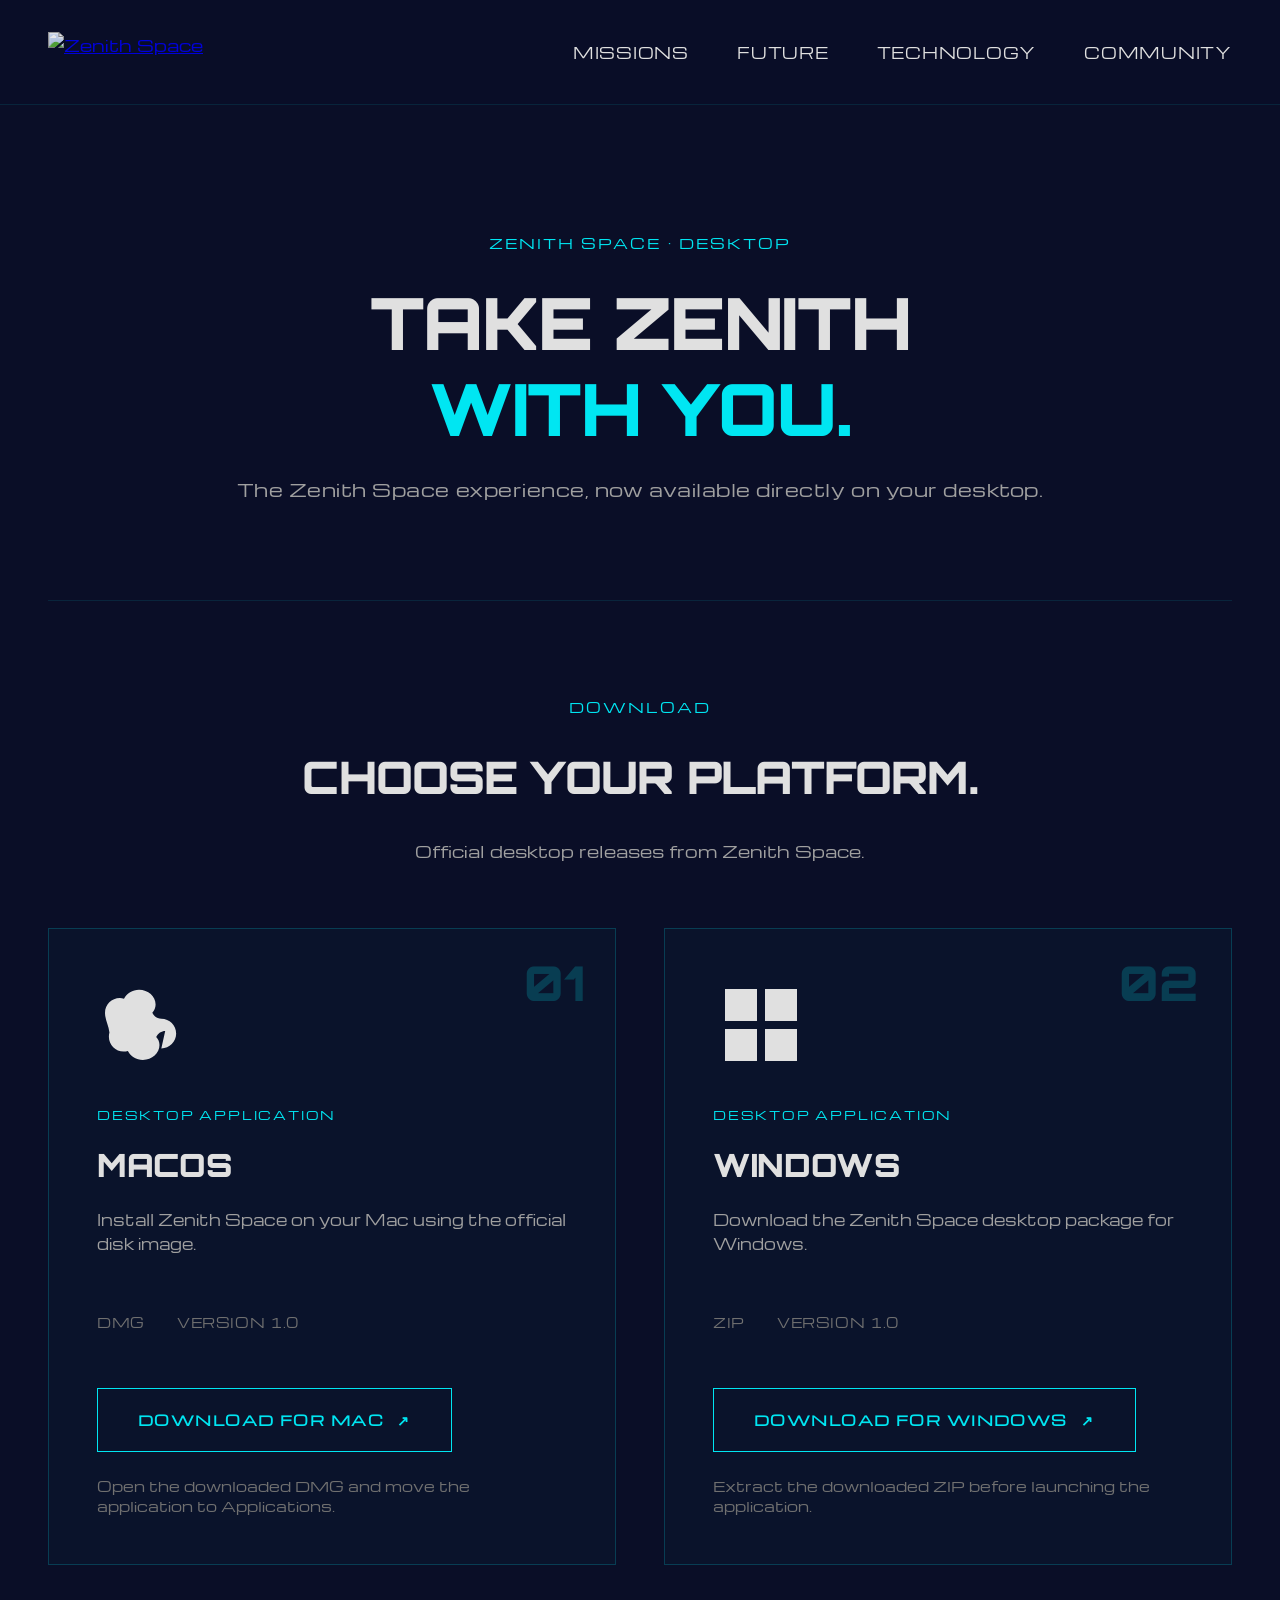
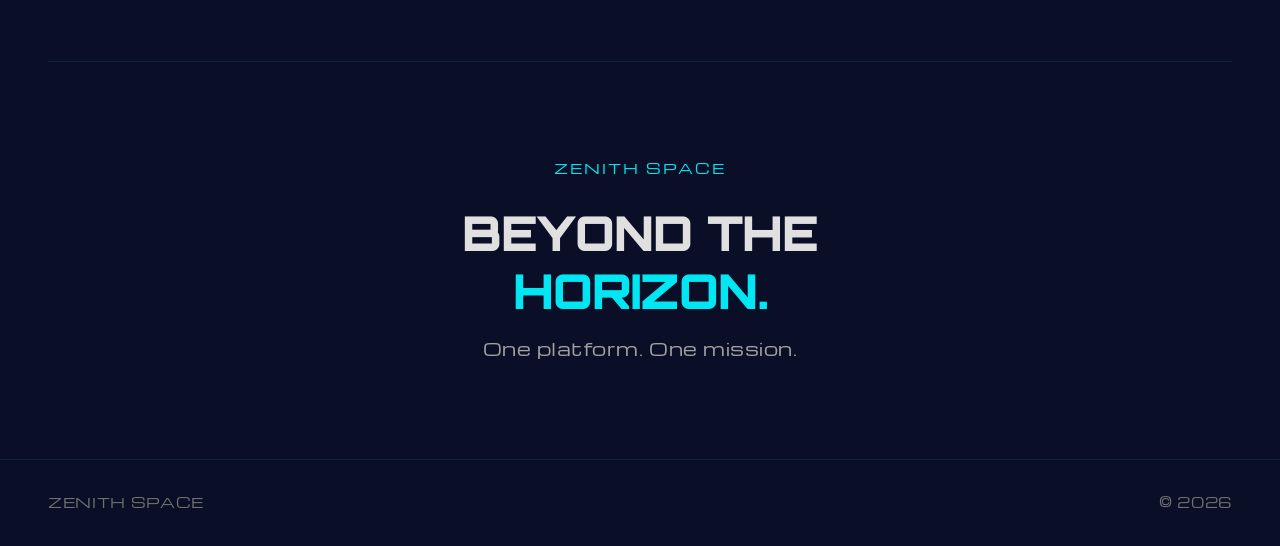
==== download.html @ f824f516 "Update download links to point to GitHub releases" ====
<!DOCTYPE html>
<html lang="en">
<head>
    <meta charset="UTF-8">
    <meta name="viewport" content="width=device-width, initial-scale=1.0">
    <title>Download | Zenith Space</title>
    <meta name="description" content="Download the Zenith Space desktop application for macOS and Windows.">
    <link rel="icon" href="assets/favicon.png">
    <link href="https://fonts.googleapis.com/css2?family=Orbitron:wght@400;700;900&family=Michroma&display=swap" rel="stylesheet">
    
    <style>
        * {
            margin: 0;
            padding: 0;
            box-sizing: border-box;
        }

        body {
            background-color: #0a0e27;
            color: #e0e0e0;
            font-family: 'Michroma', sans-serif;
            line-height: 1.6;
            overflow-x: hidden;
        }

        /* HEADER */
        .site-header {
            display: flex;
            justify-content: space-between;
            align-items: center;
            padding: 2rem 3rem;
            border-bottom: 1px solid rgba(0, 230, 242, 0.1);
            position: sticky;
            top: 0;
            background-color: rgba(10, 14, 39, 0.95);
            backdrop-filter: blur(10px);
            z-index: 100;
        }

        .logo-link {
            display: flex;
            align-items: center;
        }

        .logo-link img {
            height: 2.5rem;
            opacity: 0.9;
            transition: opacity 0.3s ease;
        }

        .logo-link img:hover {
            opacity: 1;
        }

        .main-nav {
            display: flex;
            gap: 3rem;
        }

        .main-nav a {
            color: #e0e0e0;
            text-decoration: none;
            font-size: 0.95rem;
            letter-spacing: 0.05em;
            transition: color 0.3s ease;
            text-transform: uppercase;
        }

        .main-nav a:hover {
            color: #00e6f2;
        }

        /* MAIN CONTENT */
        main {
            max-width: 1400px;
            margin: 0 auto;
            padding: 0 3rem;
        }

        /* DOWNLOAD HERO */
        .download-hero {
            padding: 8rem 0 6rem;
            text-align: center;
        }

        .hero-content {
            max-width: 900px;
            margin: 0 auto;
        }

        .kicker {
            color: #00e6f2;
            font-size: 0.85rem;
            letter-spacing: 0.15em;
            text-transform: uppercase;
            margin-bottom: 1.5rem;
            font-weight: 400;
        }

        .download-hero h1 {
            font-family: 'Orbitron', sans-serif;
            font-size: 4.5rem;
            font-weight: 900;
            line-height: 1.2;
            margin-bottom: 1.5rem;
            letter-spacing: -0.02em;
            text-transform: uppercase;
        }

        .download-hero h1 span {
            color: #00e6f2;
            display: block;
        }

        .hero-description {
            color: #a0a0a0;
            font-size: 1.1rem;
            letter-spacing: 0.03em;
            margin-bottom: 0;
        }

        /* PLATFORMS SECTION */
        .platforms {
            padding: 6rem 0;
            border-top: 1px solid rgba(0, 230, 242, 0.1);
            border-bottom: 1px solid rgba(0, 230, 242, 0.1);
        }

        .section-intro {
            text-align: center;
            margin-bottom: 4rem;
        }

        .section-intro h2 {
            font-family: 'Orbitron', sans-serif;
            font-size: 2.8rem;
            font-weight: 900;
            margin: 1.5rem 0;
            letter-spacing: -0.02em;
            text-transform: uppercase;
        }

        .section-intro p:last-child {
            color: #a0a0a0;
            font-size: 1rem;
        }

        /* PLATFORM GRID */
        .platform-grid {
            display: grid;
            grid-template-columns: 1fr 1fr;
            gap: 3rem;
            margin-bottom: 0;
        }

        .platform-card {
            border: 1px solid rgba(0, 230, 242, 0.2);
            padding: 3rem;
            background-color: rgba(0, 230, 242, 0.02);
            position: relative;
            transition: all 0.3s ease;
            display: flex;
            flex-direction: column;
        }

        .platform-card:hover {
            border-color: rgba(0, 230, 242, 0.5);
            background-color: rgba(0, 230, 242, 0.06);
            box-shadow: 0 0 20px rgba(0, 230, 242, 0.1);
            transform: translateY(-2px);
        }

        .card-number {
            font-family: 'Orbitron', sans-serif;
            font-size: 3rem;
            font-weight: 900;
            color: rgba(0, 230, 242, 0.2);
            position: absolute;
            top: 1rem;
            right: 2rem;
        }

        .platform-icon {
            width: 6rem;
            height: 6rem;
            display: flex;
            align-items: center;
            justify-content: center;
            margin-bottom: 2rem;
            font-size: 3rem;
        }

        .platform-icon svg {
            width: 100%;
            height: 100%;
        }

        .platform-type {
            color: #00e6f2;
            font-size: 0.75rem;
            letter-spacing: 0.15em;
            text-transform: uppercase;
            margin-bottom: 1rem;
            font-weight: 400;
        }

        .platform-card h3 {
            font-family: 'Orbitron', sans-serif;
            font-size: 2rem;
            font-weight: 900;
            margin-bottom: 1rem;
            letter-spacing: -0.01em;
            text-transform: uppercase;
        }

        .card-description {
            color: #a0a0a0;
            font-size: 0.95rem;
            margin-bottom: 2rem;
            line-height: 1.6;
            flex-grow: 1;
        }

        .metadata {
            display: flex;
            gap: 2rem;
            margin: 1.5rem 0;
            font-size: 0.8rem;
            color: #707070;
            letter-spacing: 0.05em;
            text-transform: uppercase;
        }

        .download-link {
            display: inline-block;
            color: #00e6f2;
            text-decoration: none;
            border: 1px solid #00e6f2;
            padding: 1.2rem 2.5rem;
            margin: 2rem 0 1.5rem 0;
            font-size: 0.9rem;
            letter-spacing: 0.1em;
            text-transform: uppercase;
            transition: all 0.3s ease;
            font-weight: 600;
            cursor: pointer;
            background-color: transparent;
            align-self: flex-start;
        }

        .download-link:hover {
            background-color: rgba(0, 230, 242, 0.15);
            box-shadow: 0 0 15px rgba(0, 230, 242, 0.3);
        }

        .download-link:active {
            transform: scale(0.98);
        }

        .download-link span {
            margin-left: 0.5rem;
        }

        .install-note {
            color: #707070;
            font-size: 0.85rem;
            line-height: 1.5;
        }

        /* MISSION SECTION */
        .mission {
            padding: 6rem 0;
            text-align: center;
        }

        .mission h2 {
            font-family: 'Orbitron', sans-serif;
            font-size: 3rem;
            font-weight: 900;
            line-height: 1.2;
            margin-bottom: 1rem;
            letter-spacing: -0.02em;
            text-transform: uppercase;
        }

        .mission h2 span {
            color: #00e6f2;
            display: block;
        }

        .mission > p:last-child {
            color: #a0a0a0;
            font-size: 1.1rem;
            letter-spacing: 0.03em;
        }

        /* FOOTER */
        .site-footer {
            border-top: 1px solid rgba(0, 230, 242, 0.1);
            padding: 2rem 3rem;
            display: flex;
            justify-content: space-between;
            align-items: center;
            color: #707070;
            font-size: 0.85rem;
            letter-spacing: 0.05em;
            text-transform: uppercase;
        }

        /* RESPONSIVE */
        @media (max-width: 768px) {
            .site-header {
                padding: 1.5rem;
                flex-direction: column;
                gap: 2rem;
            }

            .main-nav {
                gap: 1.5rem;
                flex-wrap: wrap;
                justify-content: center;
            }

            main {
                padding: 0 1.5rem;
            }

            .download-hero {
                padding: 4rem 0 3rem;
            }

            .download-hero h1 {
                font-size: 2.5rem;
            }

            .platform-grid {
                grid-template-columns: 1fr;
                gap: 2rem;
            }

            .platform-icon {
                width: 5rem;
                height: 5rem;
                font-size: 2.5rem;
            }

            .section-intro h2 {
                font-size: 1.8rem;
            }

            .mission h2 {
                font-size: 2rem;
            }

            .site-footer {
                flex-direction: column;
                gap: 1rem;
                text-align: center;
            }
        }
    </style>
</head>

<body>
    <header class="site-header">
        <a href="index.html" class="logo-link" aria-label="Zenith Space home">
            <img src="assets/logo.png" alt="Zenith Space">
        </a>

        <nav class="main-nav" aria-label="Main navigation">
            <a href="missions.html">Missions</a>
            <a href="future.html">Future</a>
            <a href="technology.html">Technology</a>
            <a href="community.html">Community</a>
        </nav>
    </header>

    <main>
        <section class="download-hero">
            <div class="hero-content">
                <p class="kicker">ZENITH SPACE · DESKTOP</p>
                <h1>TAKE ZENITH<br><span>WITH YOU.</span></h1>
                <p class="hero-description">
                    The Zenith Space experience, now available directly on your desktop.
                </p>
            </div>
        </section>

        <section class="platforms">
            <div class="section-intro">
                <p class="kicker">DOWNLOAD</p>
                <h2>Choose your platform.</h2>
                <p>Official desktop releases from Zenith Space.</p>
            </div>

            <div class="platform-grid">
                <article class="platform-card">
                    <div class="card-number">01</div>
                    <div class="platform-icon">
                        <!-- Apple Logo SVG -->
                        <svg viewBox="0 0 24 24" fill="currentColor" style="color: #e0e0e0;">
                            <path d="M17.05 13.5c-.91 0-1.82.55-2.25 1.51.5.5.82 1.24.82 2.02 0 2.05-1.86 3.71-4.15 3.71-1.62 0-3.04-.9-3.75-2.23-.33.09-.68.14-1.04.14-2.05 0-3.71-1.66-3.71-3.71 0-.35.05-.7.14-1.04C2.9 12.04 2 10.62 2 8.99 2 6.94 3.66 5.28 5.71 5.28c.35 0 .7.05 1.04.14.71-1.33 2.13-2.23 3.75-2.23 2.29 0 4.15 1.66 4.15 3.71 0 .78-.32 1.52-.82 2.02.43.96 1.34 1.51 2.25 1.51 2.05 0 3.71 1.66 3.71 3.71 0 2.05-1.66 3.71-3.71 3.71z"/>
                        </svg>
                    </div>
                    <p class="platform-type">DESKTOP APPLICATION</p>
                    <h3>macOS</h3>
                    <p class="card-description">
                        Install Zenith Space on your Mac using the official disk image.
                    </p>

                    <div class="metadata">
                        <span>DMG</span>
                        <span>VERSION 1.0</span>
                    </div>

                    <a class="download-link" href="https://github.com/ashiesha2011-code/zenith_space_industries/releases/download/v1.0/Zenithspace_mac_installer.dmg">
                        DOWNLOAD FOR MAC <span>↗</span>
                    </a>

                    <p class="install-note">
                        Open the downloaded DMG and move the application to Applications.
                    </p>
                </article>

                <article class="platform-card">
                    <div class="card-number">02</div>
                    <div class="platform-icon">
                        <!-- Windows Logo SVG -->
                        <svg viewBox="0 0 24 24" fill="currentColor" style="color: #e0e0e0;">
                            <path d="M3 3h8v8H3V3zm10 0h8v8h-8V3zM3 13h8v8H3v-8zm10 0h8v8h-8v-8z"/>
                        </svg>
                    </div>
                    <p class="platform-type">DESKTOP APPLICATION</p>
                    <h3>Windows</h3>
                    <p class="card-description">
                        Download the Zenith Space desktop package for Windows.
                    </p>

                    <div class="metadata">
                        <span>ZIP</span>
                        <span>VERSION 1.0</span>
                    </div>

                    <a class="download-link" href="https://github.com/ashiesha2011-code/zenith_space_industries/releases/download/v1.0/Zenith.Space-win32-x64.zip">
                        DOWNLOAD FOR WINDOWS <span>↗</span>
                    </a>

                    <p class="install-note">
                        Extract the downloaded ZIP before launching the application.
                    </p>
                </article>
            </div>
        </section>

        <section class="mission">
            <p class="kicker">ZENITH SPACE</p>
            <h2>BEYOND THE<br><span>HORIZON.</span></h2>
            <p>One platform. One mission.</p>
        </section>
    </main>

    <footer class="site-footer">
        <span>ZENITH SPACE</span>
        <span>© 2026</span>
    </footer>
</body>
</html>
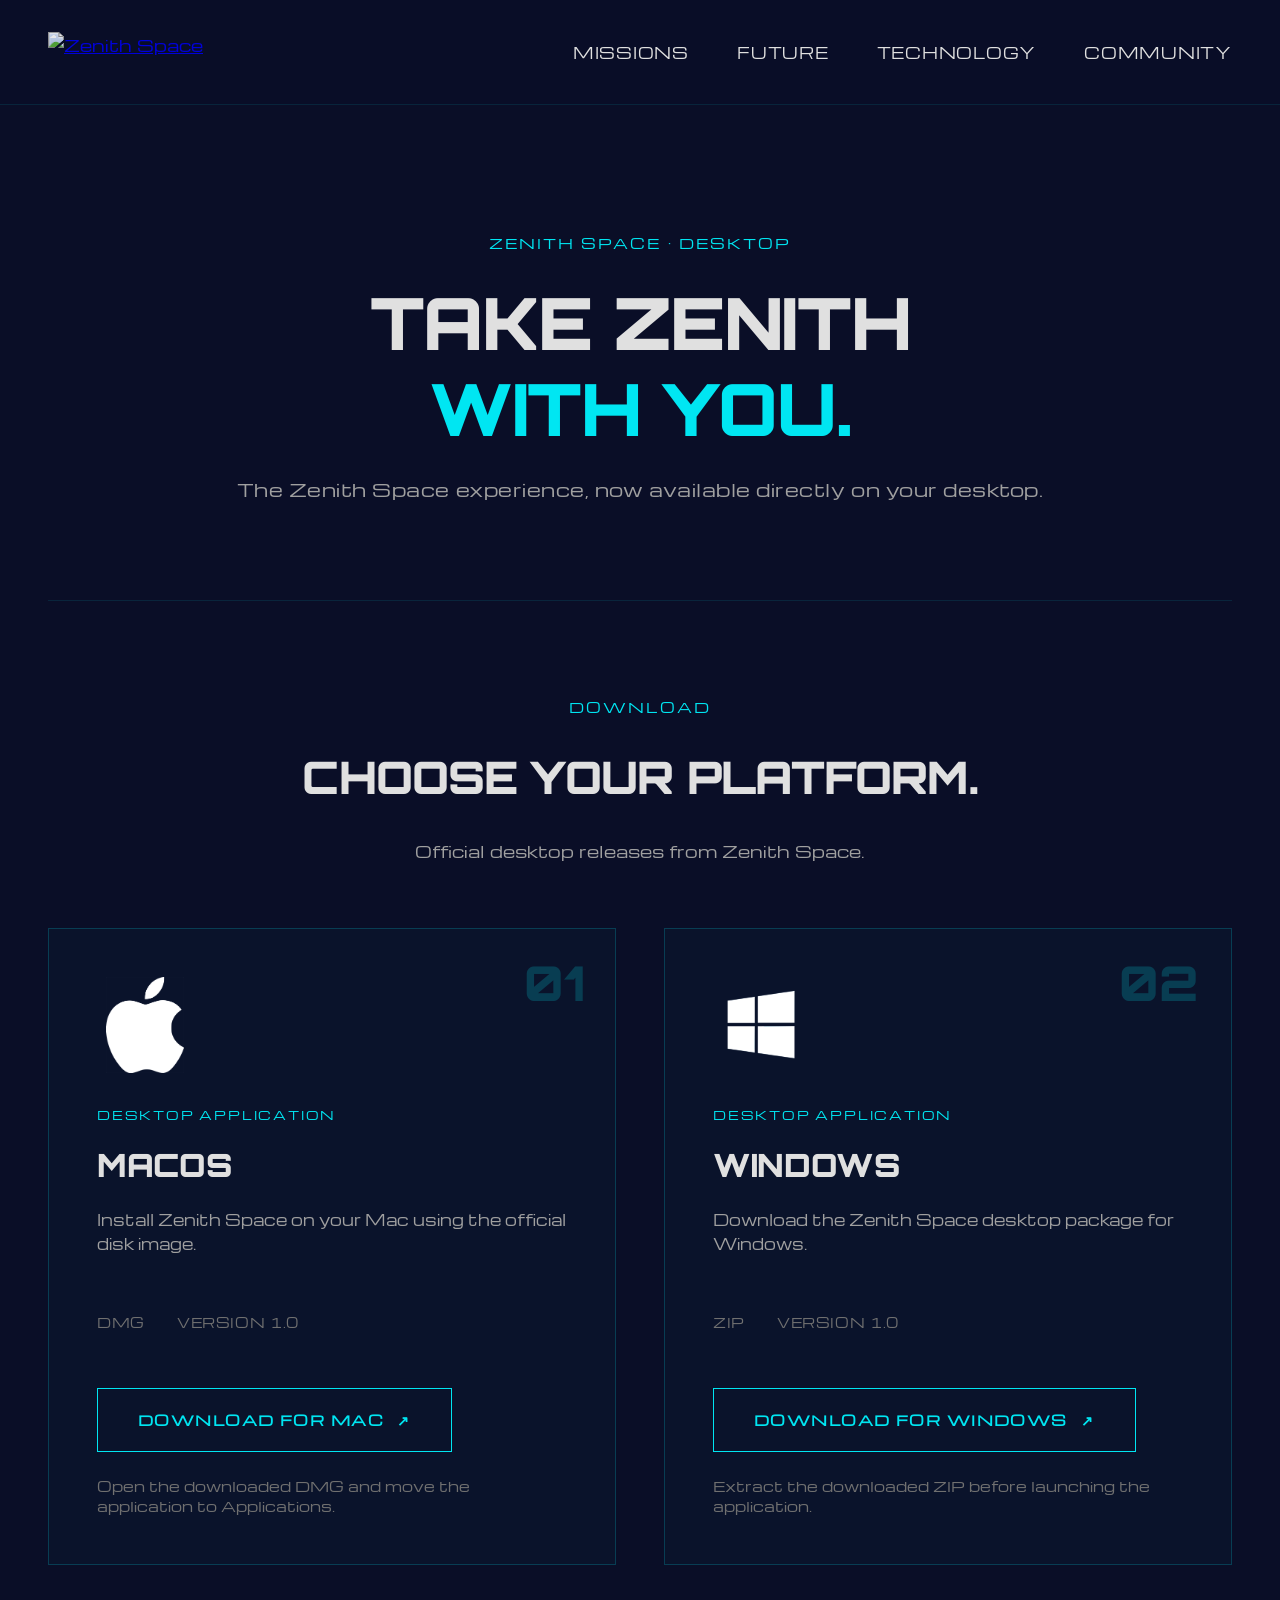
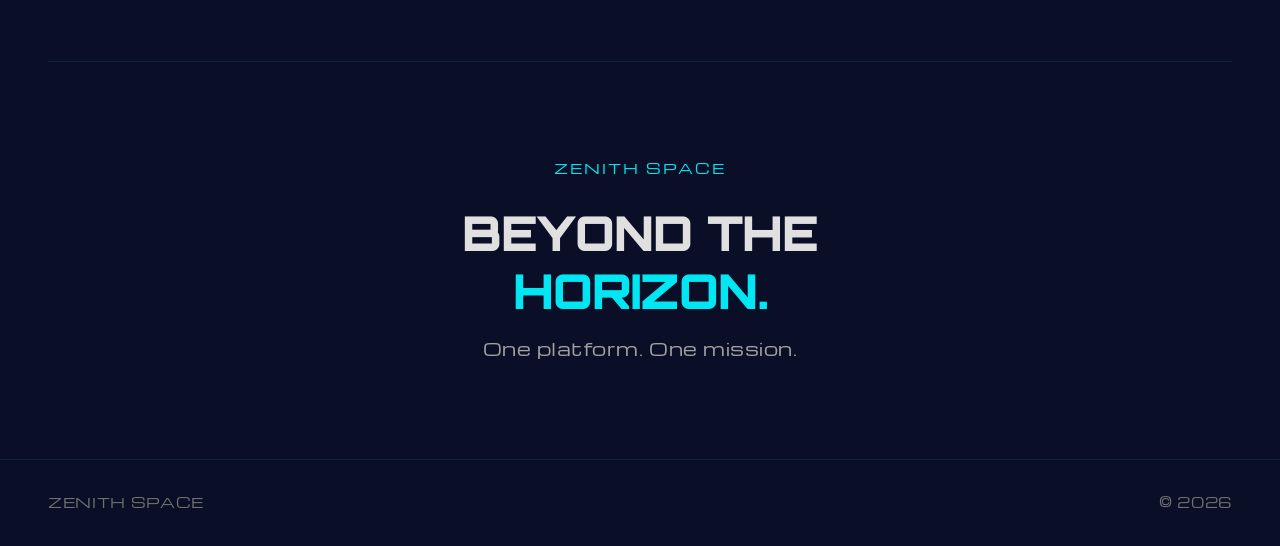
==== commit e12808bb: "Replace SVG logos with image files" ====
--- a/download.html
+++ b/download.html
@@ -195,6 +195,12 @@
             height: 100%;
         }
 
+        .platform-icon img {
+            width: 100%;
+            height: 100%;
+            object-fit: contain;
+        }
+
         .platform-type {
             color: #00e6f2;
             font-size: 0.75rem;
@@ -397,10 +403,7 @@
                 <article class="platform-card">
                     <div class="card-number">01</div>
                     <div class="platform-icon">
-                        <!-- Apple Logo SVG -->
-                        <svg viewBox="0 0 24 24" fill="currentColor" style="color: #e0e0e0;">
-                            <path d="M17.05 13.5c-.91 0-1.82.55-2.25 1.51.5.5.82 1.24.82 2.02 0 2.05-1.86 3.71-4.15 3.71-1.62 0-3.04-.9-3.75-2.23-.33.09-.68.14-1.04.14-2.05 0-3.71-1.66-3.71-3.71 0-.35.05-.7.14-1.04C2.9 12.04 2 10.62 2 8.99 2 6.94 3.66 5.28 5.71 5.28c.35 0 .7.05 1.04.14.71-1.33 2.13-2.23 3.75-2.23 2.29 0 4.15 1.66 4.15 3.71 0 .78-.32 1.52-.82 2.02.43.96 1.34 1.51 2.25 1.51 2.05 0 3.71 1.66 3.71 3.71 0 2.05-1.66 3.71-3.71 3.71z"/>
-                        </svg>
+                        <img src="images/apple-logo.png" alt="Apple">
                     </div>
                     <p class="platform-type">DESKTOP APPLICATION</p>
                     <h3>macOS</h3>
@@ -425,10 +428,7 @@
                 <article class="platform-card">
                     <div class="card-number">02</div>
                     <div class="platform-icon">
-                        <!-- Windows Logo SVG -->
-                        <svg viewBox="0 0 24 24" fill="currentColor" style="color: #e0e0e0;">
-                            <path d="M3 3h8v8H3V3zm10 0h8v8h-8V3zM3 13h8v8H3v-8zm10 0h8v8h-8v-8z"/>
-                        </svg>
+                        <img src="images/Windows-logo.png" alt="Windows">
                     </div>
                     <p class="platform-type">DESKTOP APPLICATION</p>
                     <h3>Windows</h3>
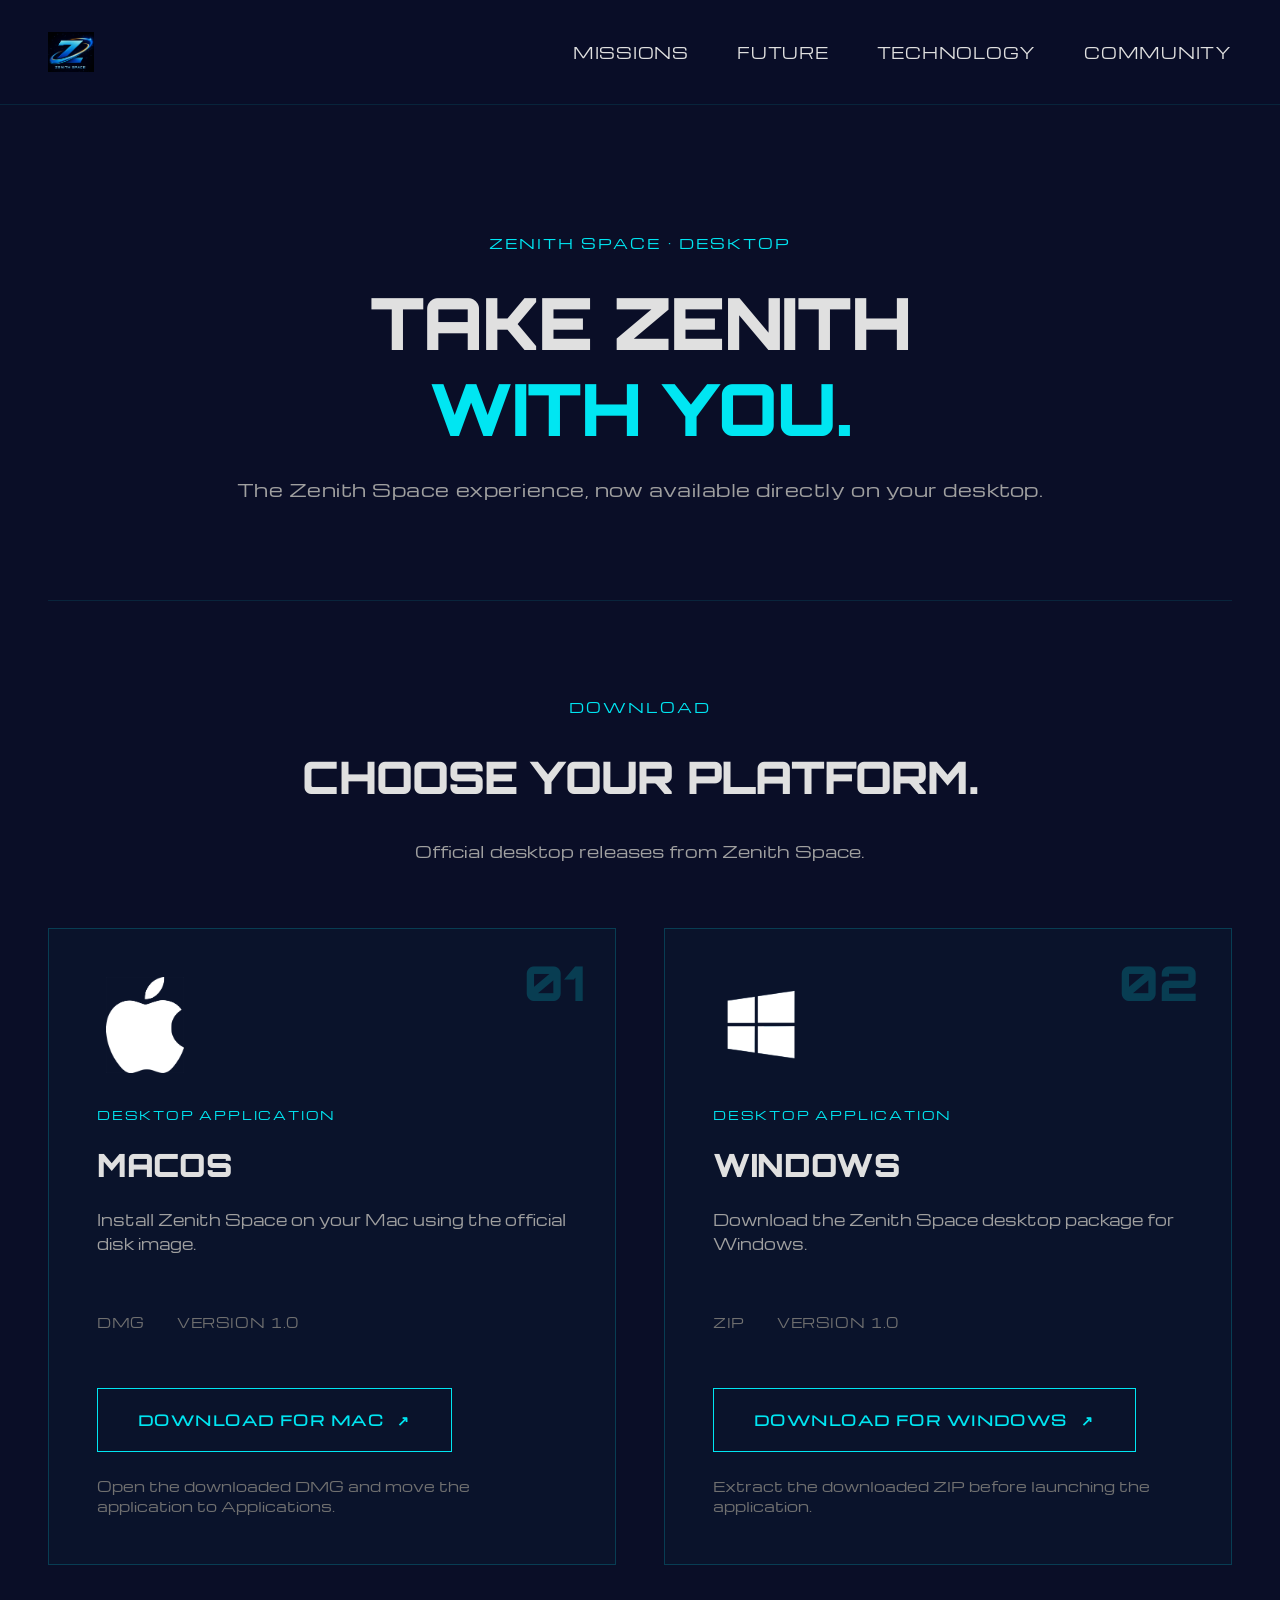
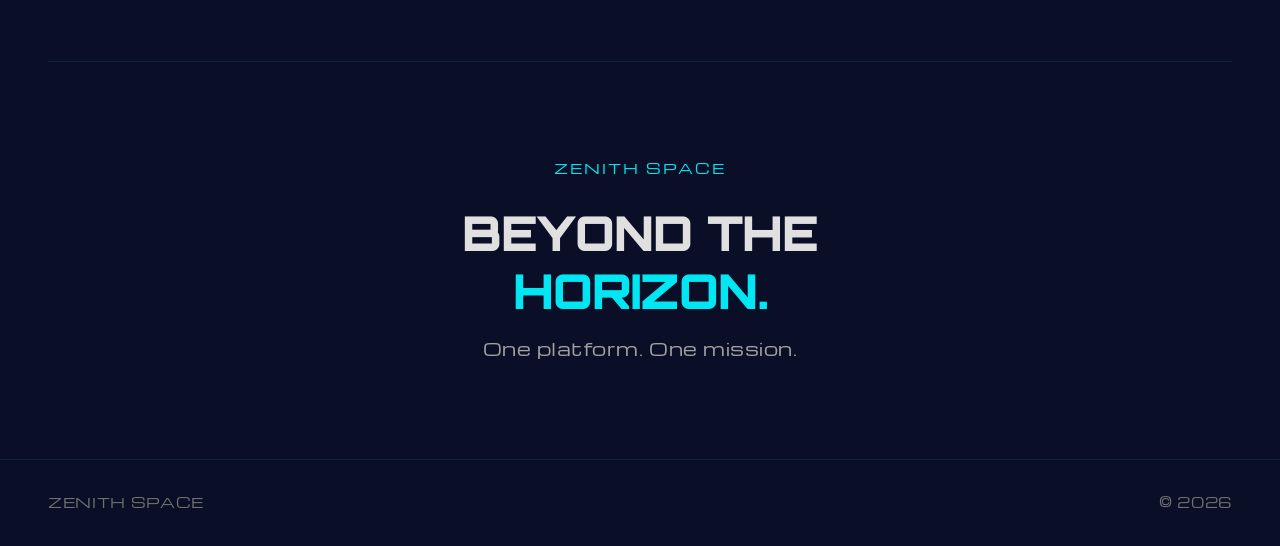
==== commit 8eefc24a: "Update logo image source in download.html" ====
--- a/download.html
+++ b/download.html
@@ -370,7 +370,7 @@
 <body>
     <header class="site-header">
         <a href="index.html" class="logo-link" aria-label="Zenith Space home">
-            <img src="assets/logo.png" alt="Zenith Space">
+            <img src="images/logo2.png" alt="Zenith Space">
         </a>
 
         <nav class="main-nav" aria-label="Main navigation">
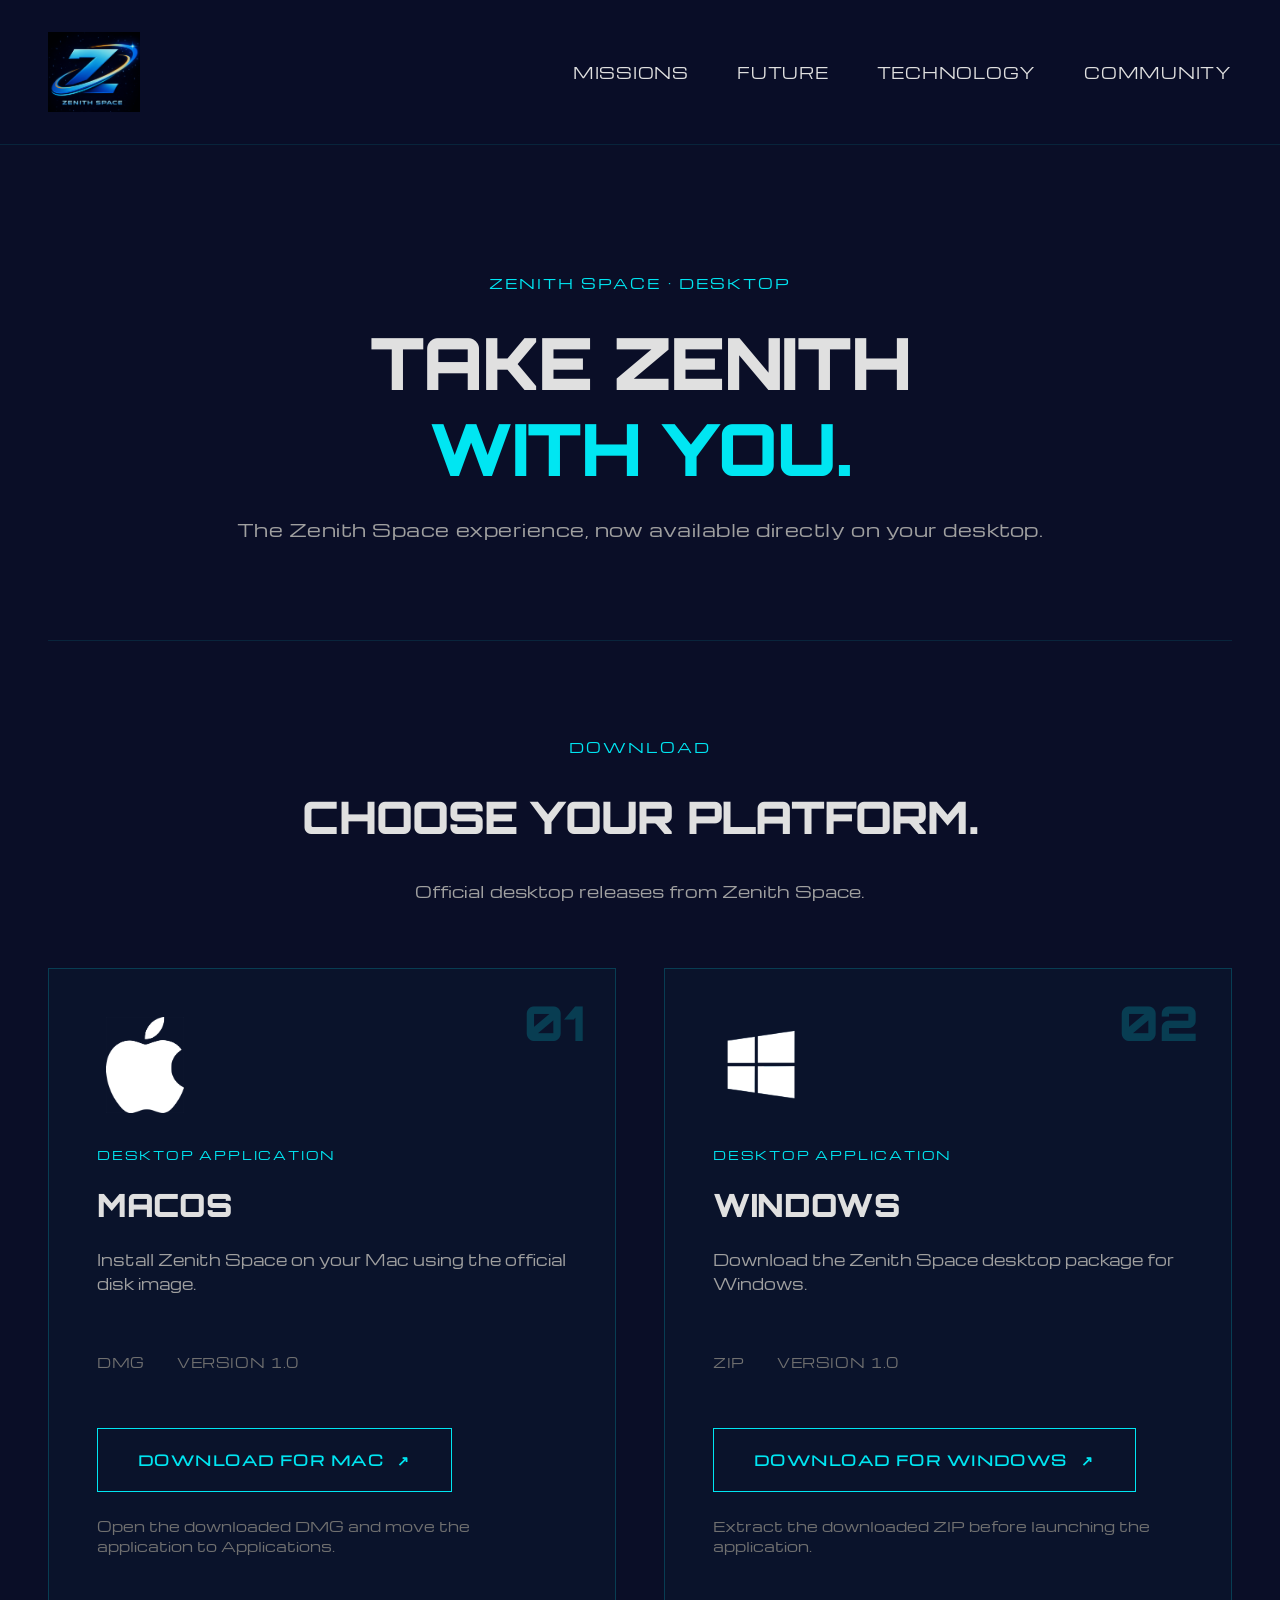
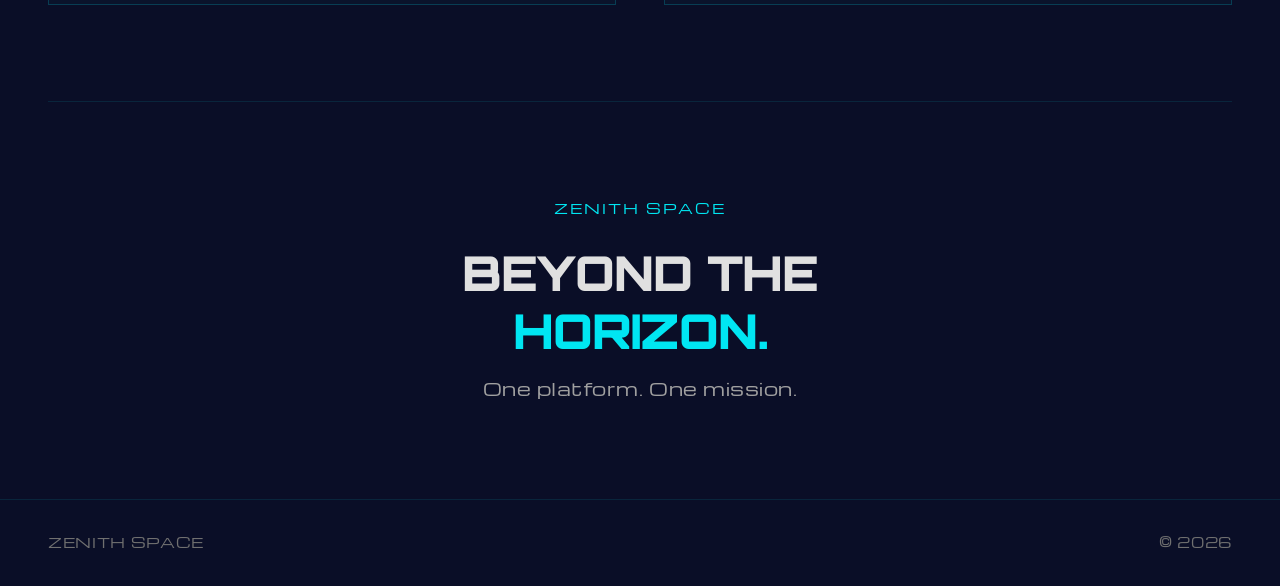
==== commit 1afc383f: "Increase logo height to 5.0rem" ====
--- a/download.html
+++ b/download.html
@@ -43,7 +43,7 @@
         }
 
         .logo-link img {
-            height: 2.5rem;
+            height: 5.0rem;
             opacity: 0.9;
             transition: opacity 0.3s ease;
         }
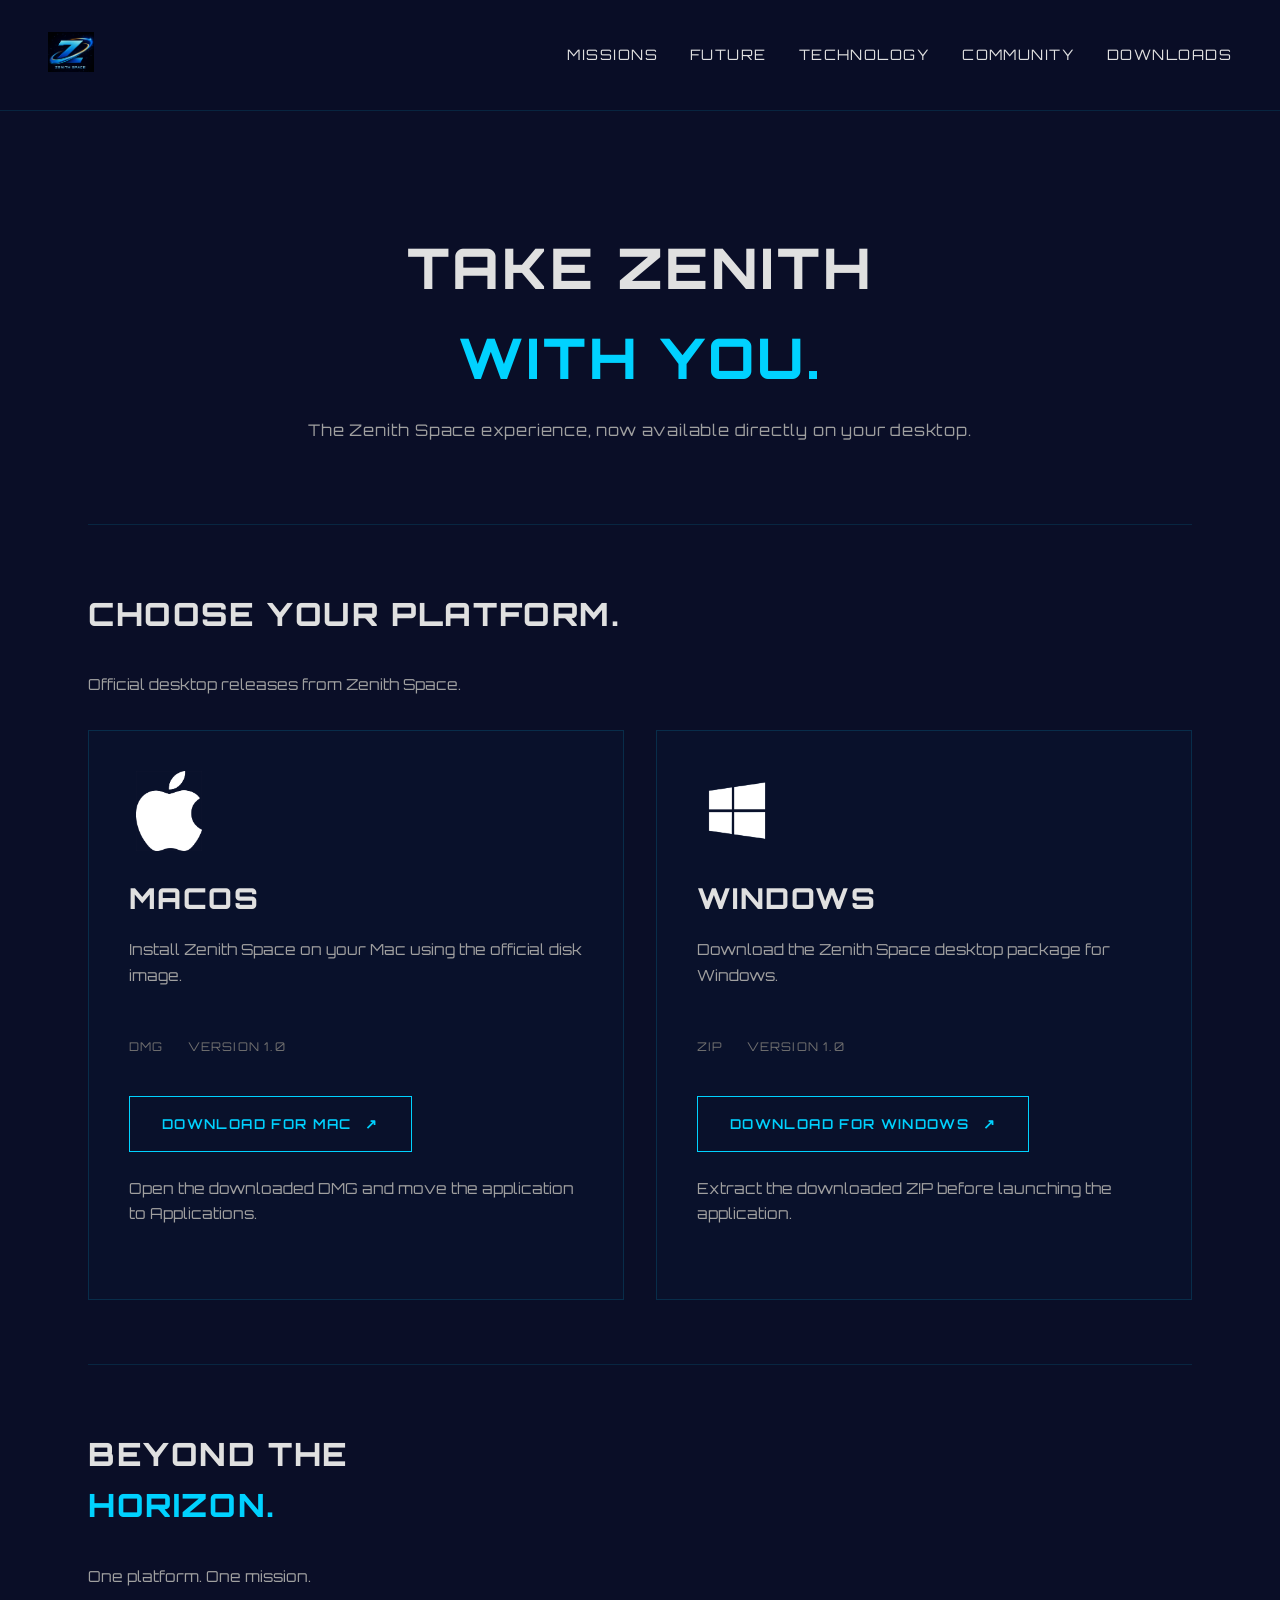
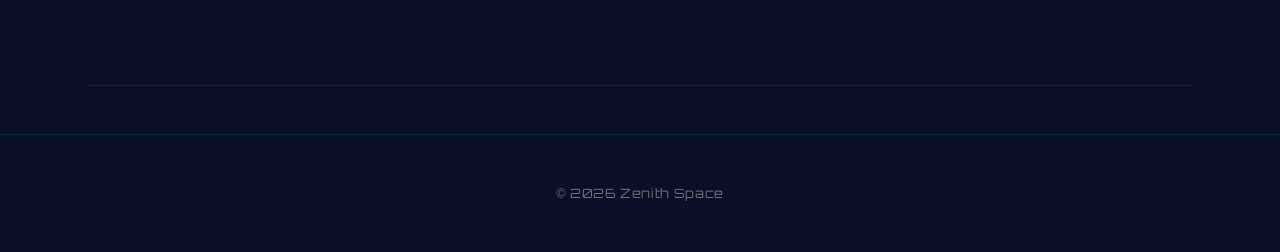
==== commit 39f4682f: "Add files via upload" ====
--- a/download.html
+++ b/download.html
@@ -3,10 +3,10 @@
 <head>
     <meta charset="UTF-8">
     <meta name="viewport" content="width=device-width, initial-scale=1.0">
-    <title>Download | Zenith Space</title>
+    <title>Downloads</title>
     <meta name="description" content="Download the Zenith Space desktop application for macOS and Windows.">
-    <link rel="icon" href="assets/favicon.png">
-    <link href="https://fonts.googleapis.com/css2?family=Orbitron:wght@400;700;900&family=Michroma&display=swap" rel="stylesheet">
+    <link rel="icon" type="image/png" href="images/favicon2.png">
+    <link href="https://fonts.googleapis.com/css2?family=Orbitron:wght@400;600;800&display=swap" rel="stylesheet">
     
     <style>
         * {
@@ -18,181 +18,152 @@
         body {
             background-color: #0a0e27;
             color: #e0e0e0;
-            font-family: 'Michroma', sans-serif;
+            font-family: 'Orbitron', sans-serif;
             line-height: 1.6;
             overflow-x: hidden;
-        }
-
-        /* HEADER */
-        .site-header {
+            opacity: 0;
+            animation: fadeIn 0.5s ease-in-out forwards;
+        }
+
+        @keyframes fadeIn {
+            from {
+                opacity: 0;
+            }
+            to {
+                opacity: 1;
+            }
+        }
+
+        /* HEADER / NAV */
+        nav {
             display: flex;
             justify-content: space-between;
             align-items: center;
             padding: 2rem 3rem;
-            border-bottom: 1px solid rgba(0, 230, 242, 0.1);
+            border-bottom: 1px solid rgba(0, 210, 255, 0.12);
+            background-color: rgba(10, 14, 39, 0.98);
+            backdrop-filter: blur(10px);
             position: sticky;
             top: 0;
-            background-color: rgba(10, 14, 39, 0.95);
-            backdrop-filter: blur(10px);
             z-index: 100;
         }
 
-        .logo-link {
-            display: flex;
-            align-items: center;
-        }
-
-        .logo-link img {
-            height: 5.0rem;
+        .logo {
+            height: 2.5rem;
             opacity: 0.9;
             transition: opacity 0.3s ease;
         }
 
-        .logo-link img:hover {
+        .logo:hover {
             opacity: 1;
         }
 
-        .main-nav {
-            display: flex;
-            gap: 3rem;
-        }
-
-        .main-nav a {
+        nav ul {
+            display: flex;
+            list-style: none;
+            gap: 2rem;
+        }
+
+        nav a {
             color: #e0e0e0;
             text-decoration: none;
-            font-size: 0.95rem;
-            letter-spacing: 0.05em;
+            font-size: 0.9rem;
+            letter-spacing: 0.1em;
+            text-transform: uppercase;
             transition: color 0.3s ease;
-            text-transform: uppercase;
-        }
-
-        .main-nav a:hover {
-            color: #00e6f2;
+            font-family: 'Orbitron', sans-serif;
+        }
+
+        nav a:hover {
+            color: rgba(0, 210, 255, 1);
         }
 
         /* MAIN CONTENT */
         main {
-            max-width: 1400px;
+            max-width: 1200px;
             margin: 0 auto;
-            padding: 0 3rem;
-        }
-
-        /* DOWNLOAD HERO */
-        .download-hero {
-            padding: 8rem 0 6rem;
+            padding: 3rem;
+        }
+
+        /* HERO SECTION */
+        .hero {
             text-align: center;
-        }
-
-        .hero-content {
-            max-width: 900px;
-            margin: 0 auto;
-        }
-
-        .kicker {
-            color: #00e6f2;
-            font-size: 0.85rem;
-            letter-spacing: 0.15em;
-            text-transform: uppercase;
-            margin-bottom: 1.5rem;
-            font-weight: 400;
-        }
-
-        .download-hero h1 {
-            font-family: 'Orbitron', sans-serif;
-            font-size: 4.5rem;
-            font-weight: 900;
-            line-height: 1.2;
-            margin-bottom: 1.5rem;
-            letter-spacing: -0.02em;
-            text-transform: uppercase;
-        }
-
-        .download-hero h1 span {
-            color: #00e6f2;
-            display: block;
-        }
-
-        .hero-description {
-            color: #a0a0a0;
-            font-size: 1.1rem;
-            letter-spacing: 0.03em;
-            margin-bottom: 0;
-        }
-
-        /* PLATFORMS SECTION */
-        .platforms {
-            padding: 6rem 0;
-            border-top: 1px solid rgba(0, 230, 242, 0.1);
-            border-bottom: 1px solid rgba(0, 230, 242, 0.1);
-        }
-
-        .section-intro {
-            text-align: center;
-            margin-bottom: 4rem;
-        }
-
-        .section-intro h2 {
-            font-family: 'Orbitron', sans-serif;
-            font-size: 2.8rem;
-            font-weight: 900;
-            margin: 1.5rem 0;
-            letter-spacing: -0.02em;
-            text-transform: uppercase;
-        }
-
-        .section-intro p:last-child {
+            padding: 4rem 0;
+            border-bottom: 1px solid rgba(0, 210, 255, 0.12);
+        }
+
+        .hero h1 {
+            font-family: 'Orbitron', sans-serif;
+            font-size: 3.5rem;
+            font-weight: 800;
+            margin-bottom: 1rem;
+            letter-spacing: 0.05em;
+            text-transform: uppercase;
+        }
+
+        .hero h1 span {
+            color: rgba(0, 210, 255, 1);
+        }
+
+        .hero p {
             color: #a0a0a0;
             font-size: 1rem;
+            letter-spacing: 0.05em;
+            margin-bottom: 1rem;
+        }
+
+        /* SECTION */
+        .section {
+            padding: 4rem 0;
+            border-bottom: 1px solid rgba(0, 210, 255, 0.12);
+        }
+
+        .section h2 {
+            font-family: 'Orbitron', sans-serif;
+            font-size: 2rem;
+            font-weight: 800;
+            margin-bottom: 2rem;
+            letter-spacing: 0.05em;
+            text-transform: uppercase;
+        }
+
+        .section p {
+            color: #a0a0a0;
+            font-size: 0.95rem;
+            line-height: 1.7;
+            margin-bottom: 2rem;
+            max-width: 900px;
         }
 
         /* PLATFORM GRID */
         .platform-grid {
             display: grid;
             grid-template-columns: 1fr 1fr;
-            gap: 3rem;
-            margin-bottom: 0;
+            gap: 2rem;
         }
 
         .platform-card {
-            border: 1px solid rgba(0, 230, 242, 0.2);
-            padding: 3rem;
-            background-color: rgba(0, 230, 242, 0.02);
-            position: relative;
+            border: 1px solid rgba(0, 210, 255, 0.15);
+            padding: 2.5rem;
+            background-color: rgba(0, 210, 255, 0.02);
             transition: all 0.3s ease;
             display: flex;
             flex-direction: column;
         }
 
         .platform-card:hover {
-            border-color: rgba(0, 230, 242, 0.5);
-            background-color: rgba(0, 230, 242, 0.06);
-            box-shadow: 0 0 20px rgba(0, 230, 242, 0.1);
-            transform: translateY(-2px);
-        }
-
-        .card-number {
-            font-family: 'Orbitron', sans-serif;
-            font-size: 3rem;
-            font-weight: 900;
-            color: rgba(0, 230, 242, 0.2);
-            position: absolute;
-            top: 1rem;
-            right: 2rem;
+            border-color: rgba(0, 210, 255, 0.4);
+            background-color: rgba(0, 210, 255, 0.06);
+            box-shadow: 0 0 20px rgba(0, 210, 255, 0.08);
         }
 
         .platform-icon {
-            width: 6rem;
-            height: 6rem;
+            width: 5rem;
+            height: 5rem;
+            margin-bottom: 1.5rem;
             display: flex;
             align-items: center;
             justify-content: center;
-            margin-bottom: 2rem;
-            font-size: 3rem;
-        }
-
-        .platform-icon svg {
-            width: 100%;
-            height: 100%;
         }
 
         .platform-icon img {
@@ -201,50 +172,41 @@
             object-fit: contain;
         }
 
-        .platform-type {
-            color: #00e6f2;
-            font-size: 0.75rem;
-            letter-spacing: 0.15em;
-            text-transform: uppercase;
+        .platform-card h3 {
+            font-family: 'Orbitron', sans-serif;
+            font-size: 1.8rem;
+            font-weight: 800;
             margin-bottom: 1rem;
-            font-weight: 400;
-        }
-
-        .platform-card h3 {
-            font-family: 'Orbitron', sans-serif;
-            font-size: 2rem;
-            font-weight: 900;
-            margin-bottom: 1rem;
-            letter-spacing: -0.01em;
+            letter-spacing: 0.05em;
             text-transform: uppercase;
         }
 
         .card-description {
             color: #a0a0a0;
-            font-size: 0.95rem;
-            margin-bottom: 2rem;
+            font-size: 0.9rem;
+            margin-bottom: 1.5rem;
             line-height: 1.6;
             flex-grow: 1;
         }
 
         .metadata {
             display: flex;
-            gap: 2rem;
-            margin: 1.5rem 0;
-            font-size: 0.8rem;
+            gap: 1.5rem;
+            margin: 1rem 0;
+            font-size: 0.75rem;
             color: #707070;
-            letter-spacing: 0.05em;
+            letter-spacing: 0.1em;
             text-transform: uppercase;
         }
 
         .download-link {
             display: inline-block;
-            color: #00e6f2;
+            color: rgba(0, 210, 255, 1);
             text-decoration: none;
-            border: 1px solid #00e6f2;
-            padding: 1.2rem 2.5rem;
-            margin: 2rem 0 1.5rem 0;
-            font-size: 0.9rem;
+            border: 1px solid rgba(0, 210, 255, 1);
+            padding: 1rem 2rem;
+            margin: 1.5rem 0;
+            font-size: 0.85rem;
             letter-spacing: 0.1em;
             text-transform: uppercase;
             transition: all 0.3s ease;
@@ -252,15 +214,12 @@
             cursor: pointer;
             background-color: transparent;
             align-self: flex-start;
+            font-family: 'Orbitron', sans-serif;
         }
 
         .download-link:hover {
-            background-color: rgba(0, 230, 242, 0.15);
-            box-shadow: 0 0 15px rgba(0, 230, 242, 0.3);
-        }
-
-        .download-link:active {
-            transform: scale(0.98);
+            background-color: rgba(0, 210, 255, 0.1);
+            box-shadow: 0 0 15px rgba(0, 210, 255, 0.2);
         }
 
         .download-link span {
@@ -269,143 +228,88 @@
 
         .install-note {
             color: #707070;
-            font-size: 0.85rem;
+            font-size: 0.8rem;
             line-height: 1.5;
         }
 
-        /* MISSION SECTION */
-        .mission {
-            padding: 6rem 0;
+        /* FOOTER */
+        footer {
             text-align: center;
-        }
-
-        .mission h2 {
-            font-family: 'Orbitron', sans-serif;
-            font-size: 3rem;
-            font-weight: 900;
-            line-height: 1.2;
-            margin-bottom: 1rem;
-            letter-spacing: -0.02em;
-            text-transform: uppercase;
-        }
-
-        .mission h2 span {
-            color: #00e6f2;
-            display: block;
-        }
-
-        .mission > p:last-child {
-            color: #a0a0a0;
-            font-size: 1.1rem;
-            letter-spacing: 0.03em;
-        }
-
-        /* FOOTER */
-        .site-footer {
-            border-top: 1px solid rgba(0, 230, 242, 0.1);
-            padding: 2rem 3rem;
-            display: flex;
-            justify-content: space-between;
-            align-items: center;
+            padding: 3rem;
             color: #707070;
-            font-size: 0.85rem;
-            letter-spacing: 0.05em;
-            text-transform: uppercase;
+            font-size: 0.8rem;
+            letter-spacing: 0.05em;
+            border-top: 1px solid rgba(0, 210, 255, 0.12);
         }
 
         /* RESPONSIVE */
         @media (max-width: 768px) {
-            .site-header {
+            nav {
                 padding: 1.5rem;
                 flex-direction: column;
-                gap: 2rem;
-            }
-
-            .main-nav {
                 gap: 1.5rem;
+            }
+
+            nav ul {
+                gap: 1rem;
                 flex-wrap: wrap;
                 justify-content: center;
             }
 
             main {
-                padding: 0 1.5rem;
-            }
-
-            .download-hero {
-                padding: 4rem 0 3rem;
-            }
-
-            .download-hero h1 {
-                font-size: 2.5rem;
+                padding: 1.5rem;
+            }
+
+            .hero h1 {
+                font-size: 2rem;
+            }
+
+            .section h2 {
+                font-size: 1.5rem;
             }
 
             .platform-grid {
                 grid-template-columns: 1fr;
-                gap: 2rem;
+                gap: 1.5rem;
             }
 
             .platform-icon {
-                width: 5rem;
-                height: 5rem;
-                font-size: 2.5rem;
-            }
-
-            .section-intro h2 {
-                font-size: 1.8rem;
-            }
-
-            .mission h2 {
-                font-size: 2rem;
-            }
-
-            .site-footer {
-                flex-direction: column;
-                gap: 1rem;
-                text-align: center;
+                width: 4rem;
+                height: 4rem;
             }
         }
     </style>
 </head>
 
 <body>
-    <header class="site-header">
-        <a href="index.html" class="logo-link" aria-label="Zenith Space home">
-            <img src="images/logo2.png" alt="Zenith Space">
+    <nav>
+        <a href="index.html">
+            <img src="images/logo2.png" class="logo">
         </a>
-
-        <nav class="main-nav" aria-label="Main navigation">
-            <a href="missions.html">Missions</a>
-            <a href="future.html">Future</a>
-            <a href="technology.html">Technology</a>
-            <a href="community.html">Community</a>
-        </nav>
-    </header>
+        <ul>
+            <li><a href="missions.html">Missions</a></li>
+            <li><a href="future.html">Future</a></li>
+            <li><a href="technology.html">Technology</a></li>
+            <li><a href="investors.html">Community</a></li>
+            <li><a href="download.html">Downloads</a></li>
+        </ul>
+    </nav>
 
     <main>
-        <section class="download-hero">
-            <div class="hero-content">
-                <p class="kicker">ZENITH SPACE · DESKTOP</p>
-                <h1>TAKE ZENITH<br><span>WITH YOU.</span></h1>
-                <p class="hero-description">
-                    The Zenith Space experience, now available directly on your desktop.
-                </p>
-            </div>
+        <section class="hero">
+            <h1>TAKE ZENITH<br><span>WITH YOU.</span></h1>
+            <p>The Zenith Space experience, now available directly on your desktop.</p>
         </section>
 
-        <section class="platforms">
-            <div class="section-intro">
-                <p class="kicker">DOWNLOAD</p>
-                <h2>Choose your platform.</h2>
-                <p>Official desktop releases from Zenith Space.</p>
-            </div>
+        <section class="section">
+            <h2>Choose your platform.</h2>
+            <p>Official desktop releases from Zenith Space.</p>
 
             <div class="platform-grid">
                 <article class="platform-card">
-                    <div class="card-number">01</div>
                     <div class="platform-icon">
                         <img src="images/apple-logo.png" alt="Apple">
                     </div>
-                    <p class="platform-type">DESKTOP APPLICATION</p>
                     <h3>macOS</h3>
                     <p class="card-description">
                         Install Zenith Space on your Mac using the official disk image.
@@ -426,11 +330,9 @@
                 </article>
 
                 <article class="platform-card">
-                    <div class="card-number">02</div>
                     <div class="platform-icon">
                         <img src="images/Windows-logo.png" alt="Windows">
                     </div>
-                    <p class="platform-type">DESKTOP APPLICATION</p>
                     <h3>Windows</h3>
                     <p class="card-description">
                         Download the Zenith Space desktop package for Windows.
@@ -452,16 +354,14 @@
             </div>
         </section>
 
-        <section class="mission">
-            <p class="kicker">ZENITH SPACE</p>
-            <h2>BEYOND THE<br><span>HORIZON.</span></h2>
+        <section class="section">
+            <h2>BEYOND THE<br><span style="color: rgba(0, 210, 255, 1);">HORIZON.</span></h2>
             <p>One platform. One mission.</p>
         </section>
     </main>
 
-    <footer class="site-footer">
-        <span>ZENITH SPACE</span>
-        <span>© 2026</span>
+    <footer>
+        <p>© 2026 Zenith Space</p>
     </footer>
 </body>
 </html>
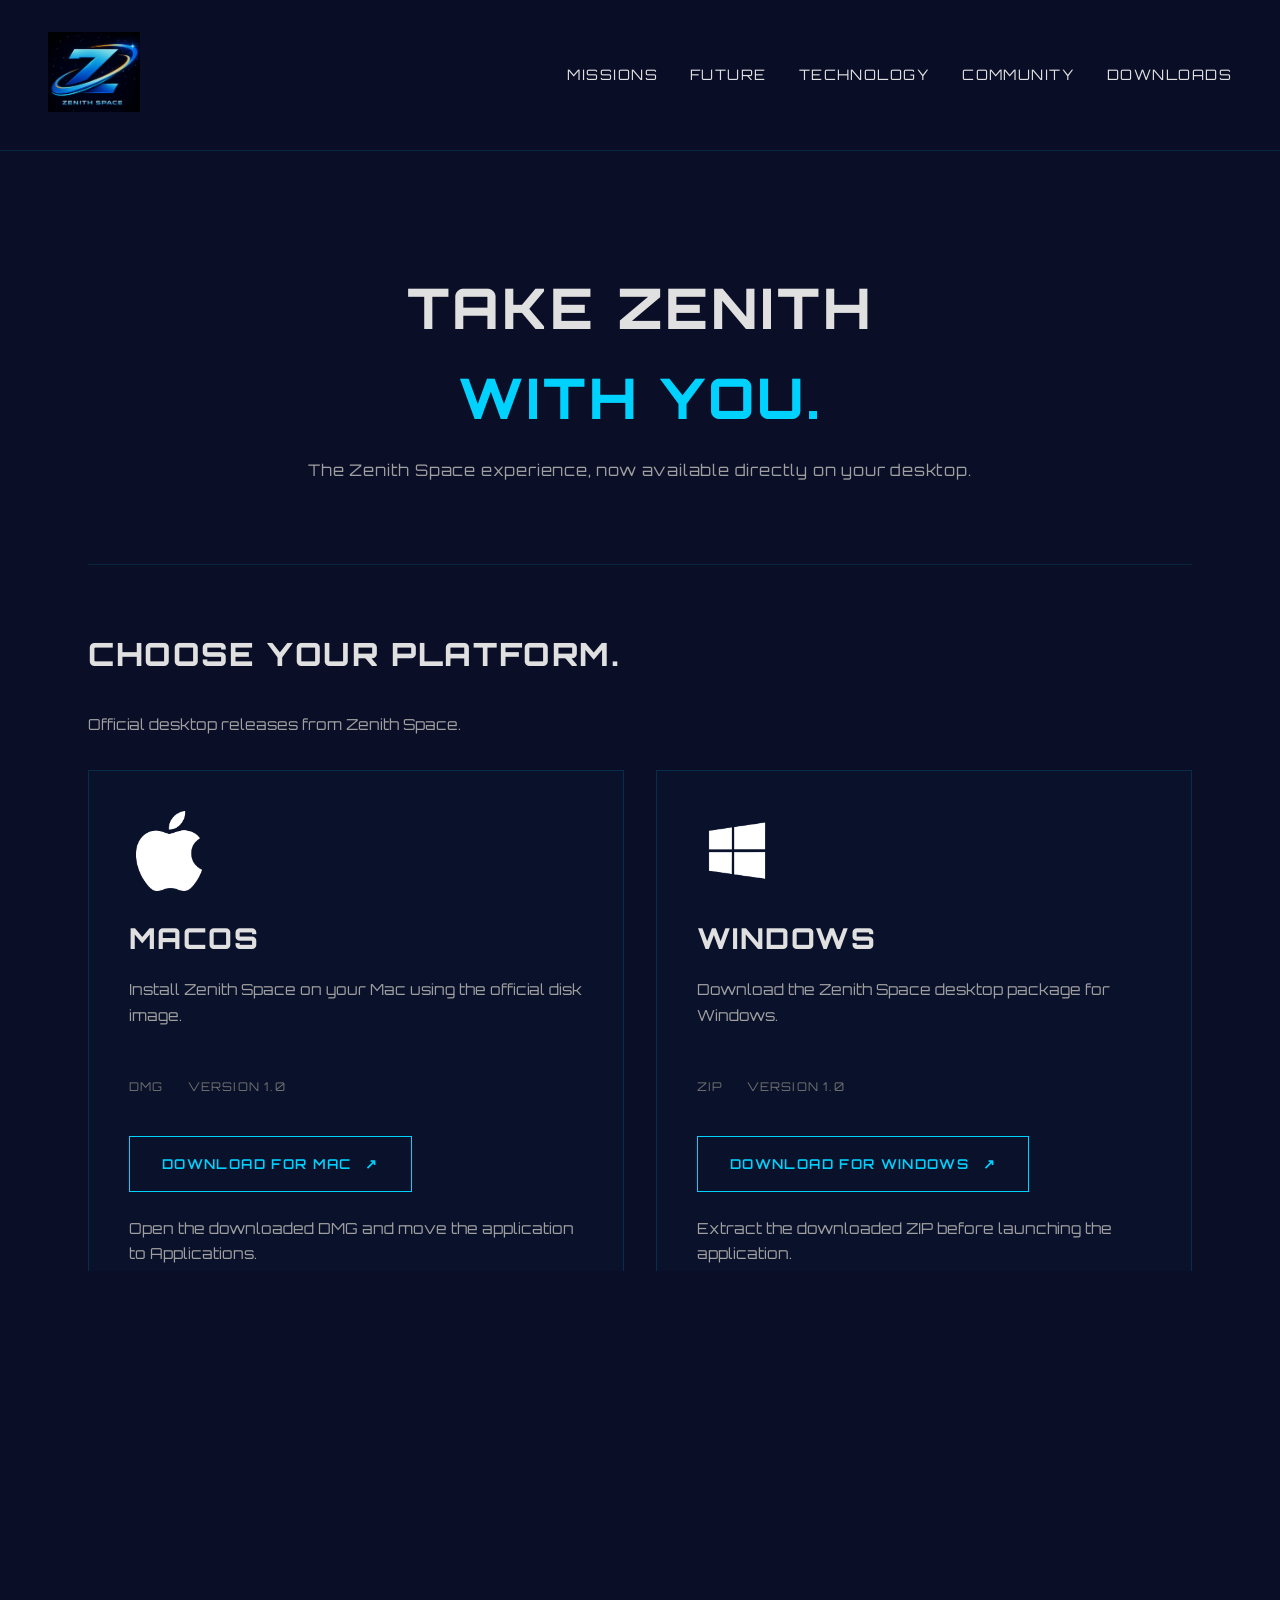
==== commit 27973985: "Update download.html" ====
--- a/download.html
+++ b/download.html
@@ -49,7 +49,7 @@
         }
 
         .logo {
-            height: 2.5rem;
+            height: 5.0rem;
             opacity: 0.9;
             transition: opacity 0.3s ease;
         }
